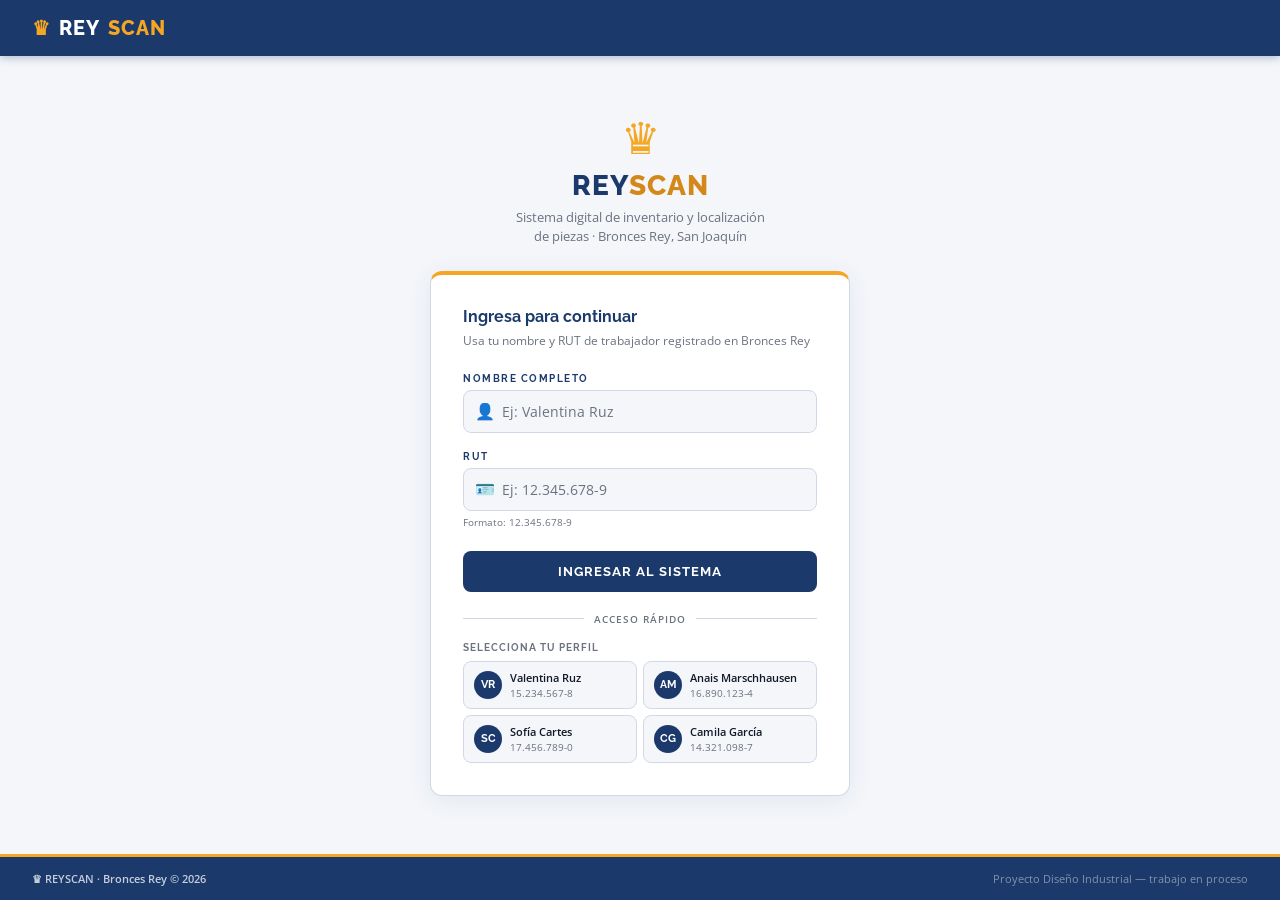
==== login.html @ e5ebce7a "Add files via upload" ====
<!DOCTYPE html>
<html lang="es">
<head>
  <meta charset="UTF-8"/>
  <meta name="viewport" content="width=device-width, initial-scale=1.0"/>
  <title>Iniciar sesión — REYSCAN</title>
  <link href="https://fonts.googleapis.com/css2?family=Raleway:wght@400;600;700;800&family=Open+Sans:wght@400;500;600&display=swap" rel="stylesheet"/>
  <style>
    *, *::before, *::after { box-sizing: border-box; margin: 0; padding: 0; }

    :root {
      --navy:      #1B3A6B;
      --navy-dark: #122850;
      --navy-mid:  #254D8E;
      --gold:      #F5A623;
      --gold-dark: #D4881A;
      --gold-pale: #FEF3DC;
      --bg:        #F4F6FA;
      --white:     #FFFFFF;
      --text:      #111827;
      --text2:     #374151;
      --text3:     #6B7280;
      --border:    #D1D9E6;
      --danger:    #991B1B;
      --danger-bg: #FEE2E2;
    }

    body {
      font-family: 'Open Sans', sans-serif;
      background: var(--bg);
      min-height: 100vh;
      display: flex;
      flex-direction: column;
    }

    /* ---- TOP BAR ---- */
    .topbar {
      background: var(--navy);
      height: 56px;
      display: flex;
      align-items: center;
      padding: 0 32px;
      box-shadow: 0 2px 8px rgba(27,58,107,0.3);
    }
    .logo {
      font-family: 'Raleway', sans-serif;
      font-size: 20px;
      font-weight: 800;
      color: #fff;
      letter-spacing: 1px;
      display: flex;
      align-items: center;
      gap: 8px;
    }
    .logo .crown { color: var(--gold); }
    .logo span   { color: var(--gold); }

    /* ---- MAIN ---- */
    main {
      flex: 1;
      display: flex;
      align-items: center;
      justify-content: center;
      padding: 40px 16px;
    }

    .login-wrapper {
      width: 100%;
      max-width: 420px;
      display: flex;
      flex-direction: column;
      gap: 24px;
    }

    /* ---- BRAND BLOCK ---- */
    .brand-block {
      text-align: center;
    }
    .brand-crown {
      font-size: 44px;
      color: var(--gold);
      line-height: 1;
      margin-bottom: 10px;
      display: block;
    }
    .brand-title {
      font-family: 'Raleway', sans-serif;
      font-size: 28px;
      font-weight: 800;
      color: var(--navy);
      letter-spacing: 1px;
    }
    .brand-title span { color: var(--gold-dark); }
    .brand-sub {
      font-size: 13px;
      color: var(--text3);
      margin-top: 6px;
      line-height: 1.5;
    }

    /* ---- CARD ---- */
    .login-card {
      background: var(--white);
      border: 1px solid var(--border);
      border-top: 4px solid var(--gold);
      border-radius: 12px;
      padding: 32px;
      box-shadow: 0 4px 24px rgba(27,58,107,0.08);
    }

    .card-title {
      font-family: 'Raleway', sans-serif;
      font-size: 16px;
      font-weight: 700;
      color: var(--navy);
      margin-bottom: 6px;
    }
    .card-sub {
      font-size: 12px;
      color: var(--text3);
      margin-bottom: 24px;
    }

    /* ---- FORM ---- */
    .form-group {
      margin-bottom: 18px;
    }
    .form-group label {
      display: block;
      font-family: 'Raleway', sans-serif;
      font-size: 10px;
      font-weight: 700;
      letter-spacing: 1.5px;
      text-transform: uppercase;
      color: var(--navy);
      margin-bottom: 6px;
    }
    .input-wrap {
      position: relative;
    }
    .input-wrap .icon {
      position: absolute;
      left: 12px;
      top: 50%;
      transform: translateY(-50%);
      font-size: 16px;
      pointer-events: none;
    }
    .form-group input {
      width: 100%;
      background: var(--bg);
      border: 1px solid var(--border);
      border-radius: 8px;
      padding: 11px 14px 11px 38px;
      color: var(--text);
      font-family: 'Open Sans', sans-serif;
      font-size: 14px;
      outline: none;
      transition: border-color 0.2s, box-shadow 0.2s;
    }
    .form-group input:focus {
      border-color: var(--navy-mid);
      box-shadow: 0 0 0 3px rgba(37,77,142,0.12);
      background: var(--white);
    }
    .form-group input.error {
      border-color: var(--danger);
      box-shadow: 0 0 0 3px rgba(153,27,27,0.1);
    }
    .form-group input::placeholder { color: var(--text3); }

    /* rut hint */
    .rut-hint {
      font-size: 10px;
      color: var(--text3);
      margin-top: 4px;
      font-family: 'Open Sans', sans-serif;
    }

    /* ---- ERROR MSG ---- */
    .error-msg {
      display: none;
      background: var(--danger-bg);
      border: 1px solid #FECACA;
      border-radius: 7px;
      padding: 10px 14px;
      font-size: 12px;
      font-weight: 600;
      color: var(--danger);
      margin-bottom: 16px;
      font-family: 'Open Sans', sans-serif;
    }
    .error-msg.show { display: flex; align-items: center; gap: 8px; }

    /* ---- SUBMIT ---- */
    .btn-submit {
      width: 100%;
      background: var(--navy);
      color: #fff;
      border: none;
      border-radius: 8px;
      padding: 13px;
      font-family: 'Raleway', sans-serif;
      font-size: 13px;
      font-weight: 700;
      letter-spacing: 1px;
      text-transform: uppercase;
      cursor: pointer;
      transition: background 0.2s, box-shadow 0.2s, transform 0.1s;
      margin-top: 4px;
    }
    .btn-submit:hover {
      background: var(--navy-dark);
      box-shadow: 0 4px 16px rgba(27,58,107,0.3);
    }
    .btn-submit:active { transform: scale(0.99); }
    .btn-submit:disabled {
      background: var(--text3);
      cursor: not-allowed;
      box-shadow: none;
    }

    /* loading spinner inline */
    .btn-submit .spinner {
      display: none;
      width: 14px;
      height: 14px;
      border: 2px solid rgba(255,255,255,0.4);
      border-top-color: #fff;
      border-radius: 50%;
      animation: spin 0.7s linear infinite;
      vertical-align: middle;
      margin-right: 8px;
    }
    .btn-submit.loading .spinner { display: inline-block; }
    .btn-submit.loading .btn-text { opacity: 0.7; }
    @keyframes spin { to { transform: rotate(360deg); } }

    /* ---- DIVIDER ---- */
    .divider {
      display: flex;
      align-items: center;
      gap: 10px;
      margin: 20px 0 16px;
    }
    .divider::before, .divider::after {
      content: '';
      flex: 1;
      border-top: 1px solid var(--border);
    }
    .divider span {
      font-size: 10px;
      color: var(--text3);
      font-weight: 600;
      text-transform: uppercase;
      letter-spacing: 1px;
      white-space: nowrap;
    }

    /* ---- WORKERS LIST (acceso rápido) ---- */
    .workers-title {
      font-size: 10px;
      font-weight: 700;
      color: var(--text3);
      text-transform: uppercase;
      letter-spacing: 1px;
      margin-bottom: 8px;
      font-family: 'Raleway', sans-serif;
    }
    .workers-grid {
      display: grid;
      grid-template-columns: 1fr 1fr;
      gap: 6px;
    }
    .worker-btn {
      background: var(--bg);
      border: 1px solid var(--border);
      border-radius: 8px;
      padding: 8px 10px;
      display: flex;
      align-items: center;
      gap: 8px;
      cursor: pointer;
      transition: all 0.15s;
      font-family: 'Open Sans', sans-serif;
      text-align: left;
    }
    .worker-btn:hover {
      border-color: var(--gold);
      background: var(--gold-pale);
    }
    .worker-avatar {
      width: 28px;
      height: 28px;
      border-radius: 50%;
      background: var(--navy);
      color: #fff;
      font-size: 11px;
      font-weight: 700;
      display: flex;
      align-items: center;
      justify-content: center;
      flex-shrink: 0;
      font-family: 'Raleway', sans-serif;
    }
    .worker-info { min-width: 0; }
    .worker-name {
      font-size: 11px;
      font-weight: 600;
      color: var(--text);
      white-space: nowrap;
      overflow: hidden;
      text-overflow: ellipsis;
    }
    .worker-rut {
      font-size: 10px;
      color: var(--text3);
      margin-top: 1px;
    }

    /* ---- FOOTER ---- */
    footer {
      background: var(--navy);
      border-top: 3px solid var(--gold);
      padding: 14px 32px;
      display: flex;
      justify-content: space-between;
      align-items: center;
    }
    footer span { font-size: 11px; color: rgba(255,255,255,0.45); }
    footer span:first-child { color: rgba(255,255,255,0.75); font-weight: 600; }

    /* ---- TRANSITION OUT ---- */
    body.leaving {
      animation: fadeOut 0.4s ease forwards;
    }
    @keyframes fadeOut {
      to { opacity: 0; transform: translateY(-8px); }
    }
  </style>
</head>
<body>

  <div class="topbar">
    <div class="logo">
      <span class="crown">♛</span> REY<span>SCAN</span>
    </div>
  </div>

  <main>
    <div class="login-wrapper">

      <!-- Marca -->
      <div class="brand-block">
        <span class="brand-crown">♛</span>
        <div class="brand-title">REY<span>SCAN</span></div>
        <p class="brand-sub">Sistema digital de inventario y localización<br>de piezas · Bronces Rey, San Joaquín</p>
      </div>

      <!-- Card login -->
      <div class="login-card">
        <div class="card-title">Ingresa para continuar</div>
        <p class="card-sub">Usa tu nombre y RUT de trabajador registrado en Bronces Rey</p>

        <div id="error-msg" class="error-msg">
          <span>⚠</span>
          <span id="error-text">Completa todos los campos.</span>
        </div>

        <div class="form-group">
          <label for="input-nombre">Nombre completo</label>
          <div class="input-wrap">
            <span class="icon">👤</span>
            <input
              type="text"
              id="input-nombre"
              placeholder="Ej: Valentina Ruz"
              autocomplete="name"
              oninput="clearError()"
            />
          </div>
        </div>

        <div class="form-group">
          <label for="input-rut">RUT</label>
          <div class="input-wrap">
            <span class="icon">🪪</span>
            <input
              type="text"
              id="input-rut"
              placeholder="Ej: 12.345.678-9"
              maxlength="12"
              autocomplete="off"
              oninput="formatRut(this); clearError()"
              onkeydown="if(event.key==='Enter') handleLogin()"
            />
          </div>
          <div class="rut-hint">Formato: 12.345.678-9</div>
        </div>

        <button class="btn-submit" id="btn-login" onclick="handleLogin()">
          <span class="spinner"></span>
          <span class="btn-text">Ingresar al sistema</span>
        </button>

        <div class="divider"><span>Acceso rápido</span></div>

        <div class="workers-title">Selecciona tu perfil</div>
        <div class="workers-grid" id="workers-grid"></div>
      </div>

    </div>
  </main>

  <footer>
    <span>♛ REYSCAN · Bronces Rey © 2026</span>
    <span>Proyecto Diseño Industrial — trabajo en proceso</span>
  </footer>

  <script>
    // ---- Trabajadores registrados ----
    const TRABAJADORES = [
      { nombre: 'Valentina Ruz',      rut: '15.234.567-8', iniciales: 'VR' },
      { nombre: 'Anais Marschhausen', rut: '16.890.123-4', iniciales: 'AM' },
      { nombre: 'Sofía Cartes',       rut: '17.456.789-0', iniciales: 'SC' },
      { nombre: 'Camila García',      rut: '14.321.098-7', iniciales: 'CG' },
    ];

    // ---- Render acceso rápido ----
    document.getElementById('workers-grid').innerHTML = TRABAJADORES.map((w, i) => `
      <button class="worker-btn" onclick="quickLogin(${i})">
        <div class="worker-avatar">${w.iniciales}</div>
        <div class="worker-info">
          <div class="worker-name">${w.nombre}</div>
          <div class="worker-rut">${w.rut}</div>
        </div>
      </button>
    `).join('');

    // ---- Acceso rápido ----
    function quickLogin(i) {
      const w = TRABAJADORES[i];
      document.getElementById('input-nombre').value = w.nombre;
      document.getElementById('input-rut').value    = w.rut;
      clearError();
      setTimeout(() => handleLogin(), 120);
    }

    // ---- Formato RUT en tiempo real ----
    function formatRut(input) {
      let v = input.value.replace(/[^0-9kK]/g, '').toUpperCase();
      if (v.length > 9) v = v.slice(0, 9);
      if (v.length <= 1) { input.value = v; return; }
      const dv   = v.slice(-1);
      const body = v.slice(0, -1);
      let fmt = '';
      if (body.length > 6)      fmt = body.slice(0,-6) + '.' + body.slice(-6,-3) + '.' + body.slice(-3);
      else if (body.length > 3) fmt = body.slice(0,-3) + '.' + body.slice(-3);
      else                       fmt = body;
      input.value = fmt + '-' + dv;
    }

    // ---- Validación RUT chileno ----
    function validarRut(rut) {
      const clean = rut.replace(/[.\-]/g, '').toUpperCase();
      if (clean.length < 2) return false;
      const body = clean.slice(0, -1);
      const dv   = clean.slice(-1);
      if (!/^\d+$/.test(body)) return false;
      let sum = 0, mul = 2;
      for (let i = body.length - 1; i >= 0; i--) {
        sum += parseInt(body[i]) * mul;
        mul = mul === 7 ? 2 : mul + 1;
      }
      const expected = 11 - (sum % 11);
      const expChar  = expected === 11 ? '0' : expected === 10 ? 'K' : String(expected);
      return dv === expChar;
    }

    // ---- Login ----
    function handleLogin() {
      const nombre = document.getElementById('input-nombre').value.trim();
      const rut    = document.getElementById('input-rut').value.trim();
      const btn    = document.getElementById('btn-login');

      clearError();

      if (!nombre) {
        showError('Por favor ingresa tu nombre completo.');
        document.getElementById('input-nombre').classList.add('error');
        document.getElementById('input-nombre').focus();
        return;
      }
      if (!rut) {
        showError('Por favor ingresa tu RUT.');
        document.getElementById('input-rut').classList.add('error');
        document.getElementById('input-rut').focus();
        return;
      }
      if (!validarRut(rut)) {
        showError('El RUT ingresado no es válido. Revisa el formato: 12.345.678-9');
        document.getElementById('input-rut').classList.add('error');
        document.getElementById('input-rut').focus();
        return;
      }

      // Todo OK — guardar sesión y redirigir
      btn.disabled = true;
      btn.classList.add('loading');
      btn.querySelector('.btn-text').textContent = 'Ingresando...';

      sessionStorage.setItem('reyscan_usuario', JSON.stringify({ nombre, rut, hora: new Date().toLocaleTimeString('es-CL', {hour:'2-digit', minute:'2-digit'}) }));

      setTimeout(() => {
        document.body.classList.add('leaving');
        setTimeout(() => { window.location.href = 'index.html'; }, 400);
      }, 700);
    }

    function showError(msg) {
      document.getElementById('error-text').textContent = msg;
      document.getElementById('error-msg').classList.add('show');
    }
    function clearError() {
      document.getElementById('error-msg').classList.remove('show');
      document.getElementById('input-nombre').classList.remove('error');
      document.getElementById('input-rut').classList.remove('error');
    }

    // Si ya hay sesión activa, redirigir directo
    if (sessionStorage.getItem('reyscan_usuario')) {
      window.location.href = 'index.html';
    }
  </script>

</body>
</html>
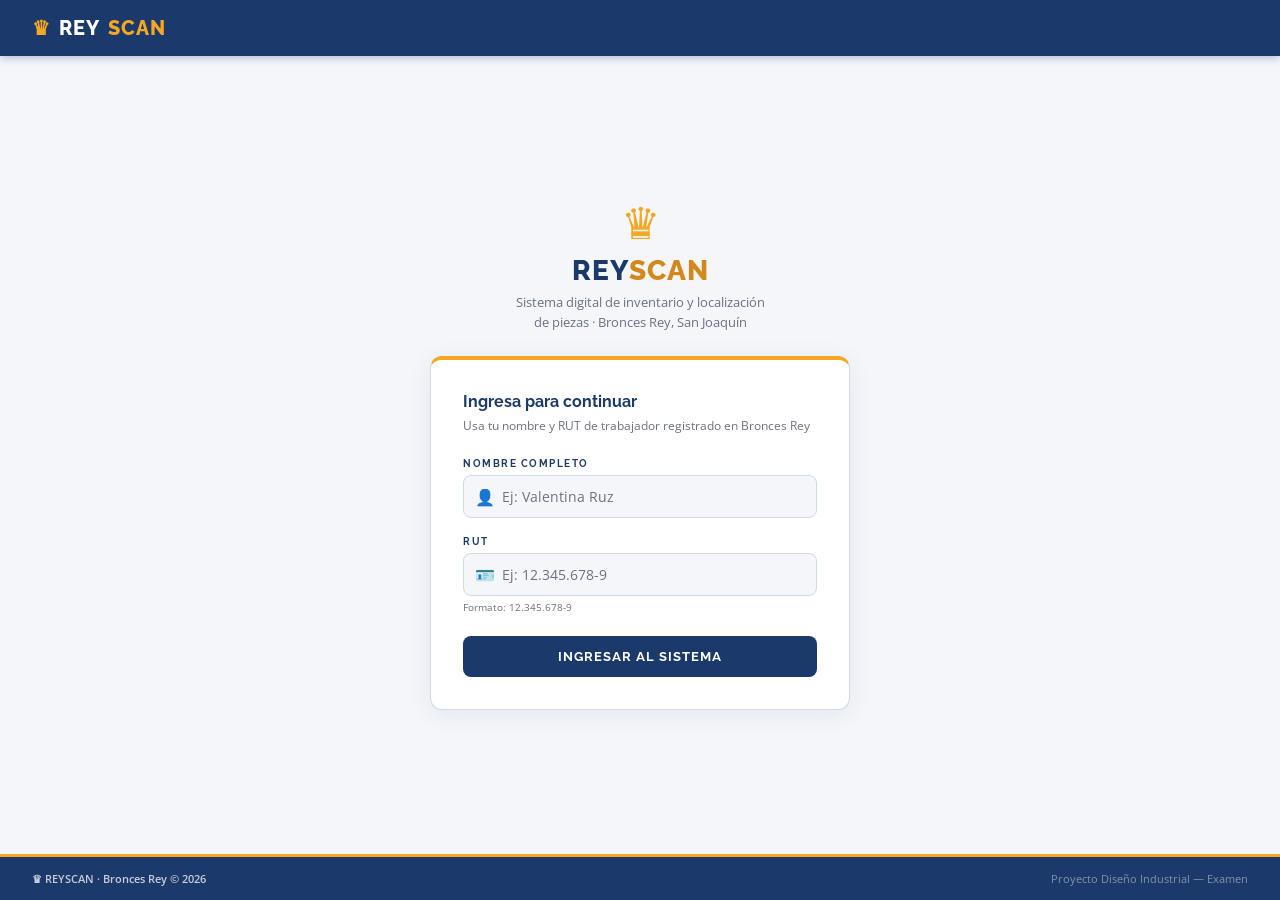
==== commit b25befc8: "Update login.html" ====
--- a/login.html
+++ b/login.html
@@ -402,11 +402,6 @@
           <span class="spinner"></span>
           <span class="btn-text">Ingresar al sistema</span>
         </button>
-
-        <div class="divider"><span>Acceso rápido</span></div>
-
-        <div class="workers-title">Selecciona tu perfil</div>
-        <div class="workers-grid" id="workers-grid"></div>
       </div>
 
     </div>
@@ -414,7 +409,7 @@
 
   <footer>
     <span>♛ REYSCAN · Bronces Rey © 2026</span>
-    <span>Proyecto Diseño Industrial — trabajo en proceso</span>
+    <span>Proyecto Diseño Industrial — Examen</span>
   </footer>
 
   <script>
